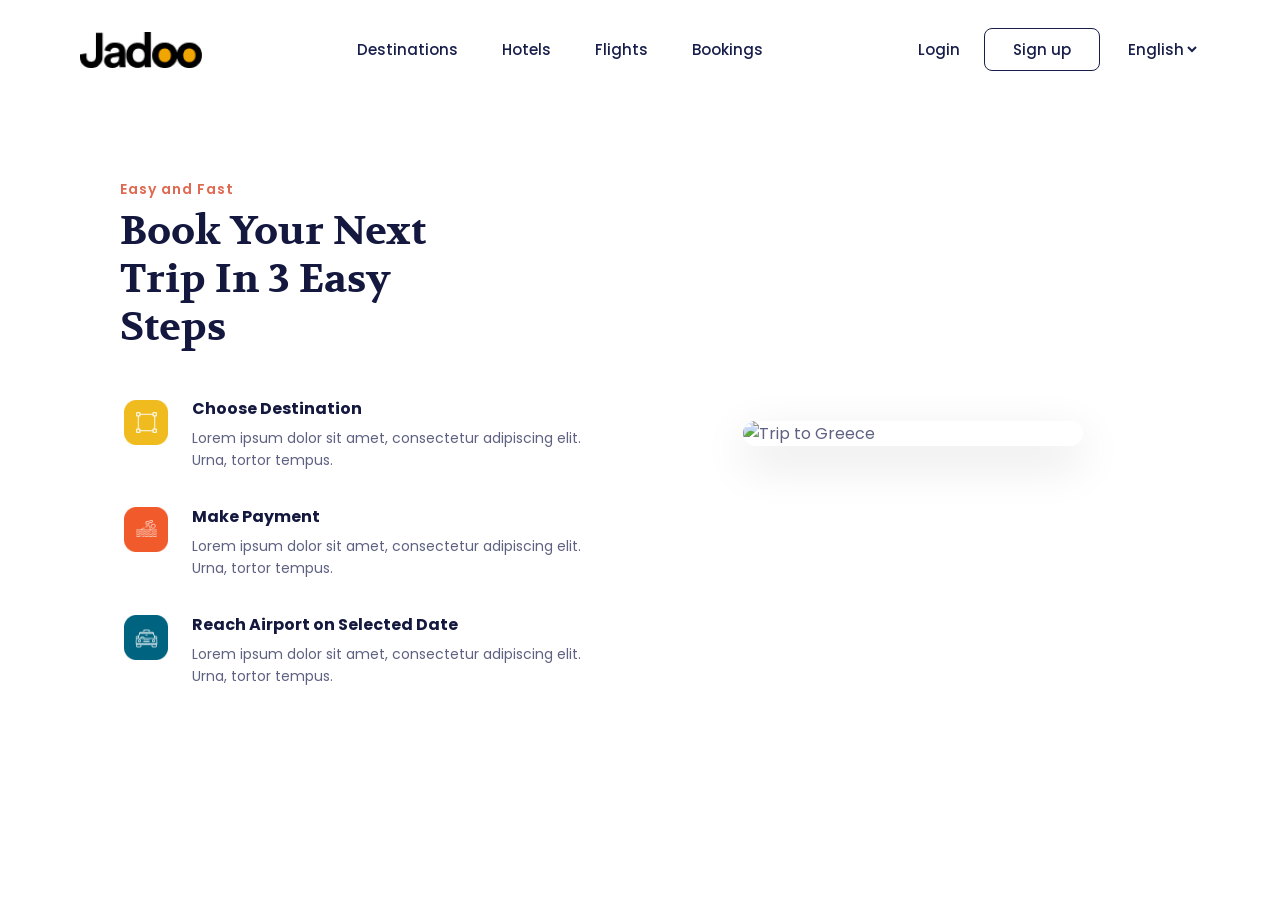
==== bookings.html @ 266fc5da "all okay without bootstrap" ====
<!DOCTYPE html>
<html lang="en">
<head>
  <meta charset="UTF-8"/>
  <meta name="viewport" content="width=device-width, initial-scale=1.0"/>
  <title>Jadoo – We Offer Best Services</title>
  <link href="https://fonts.googleapis.com/css2?family=Volkhov:wght@700&family=Poppins:wght@400;500;600;700&display=swap" rel="stylesheet"/>
  <link rel="stylesheet" href="bookings.css"/>
  <link rel="stylesheet" href="common.css"/>

</head>
<body>

  <!-- NAVBAR -->
  <nav class="nav">
    <div class="logo">
      <a href="index.html">
        <img src="assets/logo.png" alt="Jadoo" />
      </a>
    </div>

    <ul class="nav-links">
      <li><a href="destination.html">Destinations</a></li>
      <li><a href="hotels.html">Hotels</a></li>
      <li><a href="flight.html">Flights</a></li>
      <li><a href="bookings.html">Bookings</a></li>
    </ul>

    <div class="nav-actions">
      <a href="#" class="login-link">Login</a>
      <a class="btn-signup" href="#">Sign up</a>
      <div class="lan">
        <select name="language">
          <option value="en">English</option>
          <option value="bn">বাংলা</option>
        </select>
      </div>
    </div>
  </nav>
  <!-- BOOKING STEPS SECTION -->
  <section class="section">
    <div class="container">
      <div class="booking-grid">

        <div class="booking-left">
          <p class="section-subtitle">Easy and Fast</p>
          <h2 class="section-title booking-title">Book Your Next Trip In 3 Easy Steps</h2>

          <div class="steps">
            <div class="step">
              <div class="step-icon">
                <img src="assets/S4 choose destination.png" alt="Choose Destination">
              </div>
              <div class="step-text">
                <h3>Choose Destination</h3>
                <p>Lorem ipsum dolor sit amet, consectetur adipiscing elit. Urna, tortor tempus.</p>
              </div>
            </div>

            <div class="step">
              <div class="step-icon">
                <img src="assets/S4 make payment.png" alt="Make Payment">
              </div>
              <div class="step-text">
                <h3>Make Payment</h3>
                <p>Lorem ipsum dolor sit amet, consectetur adipiscing elit. Urna, tortor tempus.</p>
              </div>
            </div>

            <div class="step">
              <div class="step-icon step-icon--teal">
                <img src="assets/S4  reach airport.png" alt="Reach Airport">
              </div>
              <div class="step-text">
                <h3>Reach Airport on Selected Date</h3>
                <p>Lorem ipsum dolor sit amet, consectetur adipiscing elit. Urna, tortor tempus.</p>
              </div>
            </div>
          </div>
        </div>

        <div class="booking-right">
          <div class="trip-card">
            <img src="Assets/S4 side image.png" alt="Trip to Greece" class="trip-card-img">
          </div>
        </div>

      </div>
    </div>
  </section>

</body>
</html>
---- bookings.css ----
/* ══════════════════════════
   bookings.css — Booking Steps
   Requires: common.css
══════════════════════════ */

.booking-grid {
  display: grid;
  grid-template-columns: 1fr 1fr;
  gap: 50px;
  align-items: center;
}

.section-title.booking-title { max-width: 380px; margin-bottom: 44px; }

/* ── STEPS ── */
.steps { display: flex; flex-direction: column; gap: 32px; }

.step { display: flex; gap: 20px; align-items: flex-start; }

.step-icon {
  width: 52px; height: 52px;
  border-radius: 14px;
  flex-shrink: 0;
  display: flex;
  align-items: center;
  justify-content: center;
}

.step-icon img { width: 45px; height: 45px; object-fit: contain; }

.step-text h3 {
  font-size: 16px;
  font-weight: 700;
  color: var(--dark-blue);
  margin-bottom: 6px;
}

.step-text p { font-size: 14px; line-height: 1.6; }

/* ── TRIP CARD ── */
.booking-right { display: flex; justify-content: center; }

.trip-card {
  width: 340px;
  border-radius: 20px;
  overflow: hidden;
  box-shadow: var(--shadow-lg);
}

.trip-card-img { width: 100%; display: block; object-fit: cover; }

/* ── RESPONSIVE ── */
@media (max-width: 900px) {
  .booking-grid { grid-template-columns: 1fr; }
  .trip-card { width: 100%; max-width: 400px; }
}
---- common.css ----
/* ══════════════════════════════
   common.css — shared across all pages
══════════════════════════════ */

/* ── GOOGLE FONTS (import in each HTML <head>) ──
   <link href="https://fonts.googleapis.com/css2?family=Volkhov:wght@700&family=Poppins:wght@400;500;600;700&family=Roboto:wght@700&display=swap" rel="stylesheet">
*/

/* ── VARIABLES ── */
:root {
  --navy:      #181E4B;
  --orange:    #F1A501;
  --coral:     #DF6951;
  --text:      #5E6282;
  --dark-blue: #14183E;
  --white:     #ffffff;
  --light-bg:  #FFF4E4;
  --radius:    12px;
  --radius-lg: 20px;
  --shadow:    0 8px 30px rgba(0,0,0,.08);
  --shadow-lg: 0 16px 48px rgba(0,0,0,.12);
  --transition: .3s ease;
}

/* ── RESET ── */
*, *::before, *::after { box-sizing: border-box; margin: 0; padding: 0; }

body {
  font-family: 'Poppins', sans-serif;
  background: var(--white);
  color: var(--text);
  overflow-x: hidden;
}

/* ── LAYOUT HELPERS ── */
.container {
  max-width: 1200px;
  margin: 0 auto;
  padding: 0 80px;
}

.section { padding: 80px 0; }

.section-header { text-align: center; margin-bottom: 56px; }

.section-subtitle {
  font-size: 14px;
  font-weight: 600;
  color: var(--coral);
  letter-spacing: 1px;
  margin-bottom: 8px;
}

.section-title {
  font-family: 'Volkhov', serif;
  font-size: 40px;
  font-weight: 700;
  color: var(--dark-blue);
  line-height: 1.2;
}

/* ── NAVBAR ── */
.nav {
  display: flex;
  align-items: center;
  justify-content: space-between;
  padding: 28px 80px;
}

.logo img { height: 36px; display: block; }

.nav-links { display: flex; gap: 44px; list-style: none; }

.nav-links a,
.login-link {
  text-decoration: none;
  color: var(--navy);
  font-size: 15px;
  font-weight: 500;
  transition: color var(--transition);
}

.nav-links a:hover,
.login-link:hover { color: var(--orange); }

.nav-actions { display: flex; align-items: center; gap: 24px; }

.btn-signup {
  border: 1.5px solid var(--navy);
  border-radius: 8px;
  padding: 9px 28px;
  font-size: 15px;
  font-weight: 500;
  color: var(--navy);
  text-decoration: none;
  background: transparent;
  transition: background var(--transition), color var(--transition);
}

.btn-signup:hover { background: var(--navy); color: var(--white); }

.lan select {
  border: none;
  outline: none;
  font-family: 'Poppins', sans-serif;
  font-size: 15px;
  font-weight: 500;
  color: var(--navy);
  cursor: pointer;
  background: transparent;
}

/* ── RESPONSIVE ── */
@media (max-width: 1024px) {
  .nav, .container { padding-left: 40px; padding-right: 40px; }
  .nav { padding-top: 20px; padding-bottom: 20px; }
}

@media (max-width: 768px) {
  .nav { flex-wrap: wrap; gap: 16px; padding: 16px 20px; }
  .nav-links { gap: 20px; flex-wrap: wrap; }
  .container { padding: 0 20px; }
  .section { padding: 50px 0; }
  .section-title { font-size: 28px; }
}
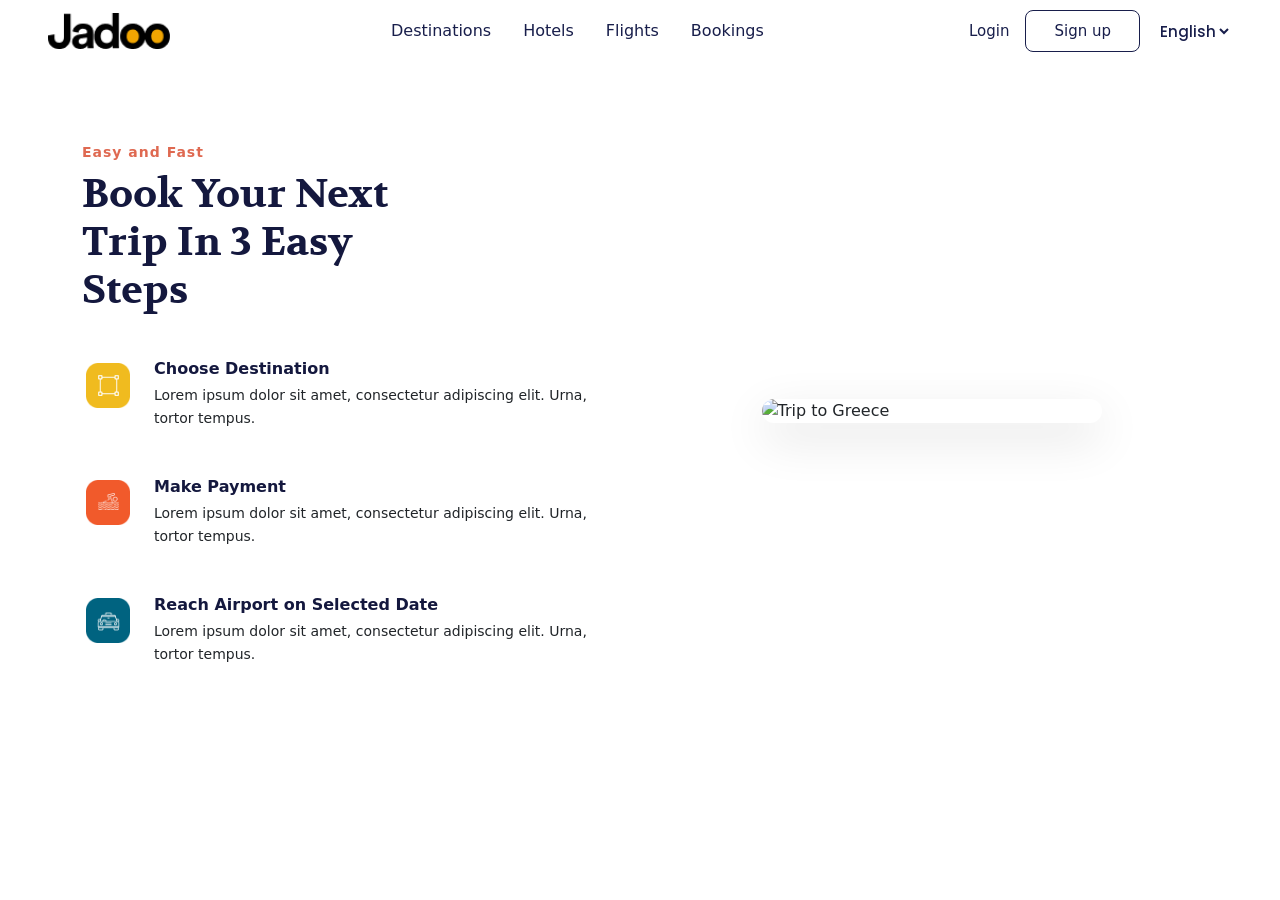
==== commit 903718aa: "complete" ====
--- a/bookings.html
+++ b/bookings.html
@@ -7,36 +7,52 @@
   <link href="https://fonts.googleapis.com/css2?family=Volkhov:wght@700&family=Poppins:wght@400;500;600;700&display=swap" rel="stylesheet"/>
   <link rel="stylesheet" href="bookings.css"/>
   <link rel="stylesheet" href="common.css"/>
+  <link rel="stylesheet"
+      href="https://cdn.jsdelivr.net/npm/bootstrap@5.3.3/dist/css/bootstrap.min.css">
 
 </head>
 <body>
 
   <!-- NAVBAR -->
-  <nav class="nav">
-    <div class="logo">
-      <a href="index.html">
-        <img src="assets/logo.png" alt="Jadoo" />
-      </a>
-    </div>
+  <nav class="navbar navbar-expand-lg">
+  <div class="container-fluid px-4 px-lg-5">
 
-    <ul class="nav-links">
-      <li><a href="destination.html">Destinations</a></li>
-      <li><a href="hotels.html">Hotels</a></li>
-      <li><a href="flight.html">Flights</a></li>
-      <li><a href="bookings.html">Bookings</a></li>
-    </ul>
+    <!-- Logo -->
+    <a class="navbar-brand" href="index.html">
+      <img src="assets/logo.png" alt="Jadoo" height="36">
+    </a>
 
-    <div class="nav-actions">
-      <a href="#" class="login-link">Login</a>
-      <a class="btn-signup" href="#">Sign up</a>
-      <div class="lan">
-        <select name="language">
+    <!-- Hamburger -->
+    <button class="navbar-toggler" type="button"
+            data-bs-toggle="collapse"
+            data-bs-target="#navMenu">
+      <span class="navbar-toggler-icon"></span>
+    </button>
+
+    <!-- Collapsible content -->
+    <div class="collapse navbar-collapse" id="navMenu">
+
+      <!-- Centre links -->
+      <ul class="navbar-nav mx-auto gap-lg-3">
+        <li class="nav-item"><a class="nav-link" href="destination.html">Destinations</a></li>
+        <li class="nav-item"><a class="nav-link" href="hotels.html">Hotels</a></li>
+        <li class="nav-item"><a class="nav-link" href="flight.html">Flights</a></li>
+        <li class="nav-item"><a class="nav-link" href="bookings.html">Bookings</a></li>
+      </ul>
+
+      <!-- Right actions -->
+      <div class="d-flex align-items-center gap-3 mt-3 mt-lg-0">
+        <a href="#" class="login-link">Login</a>
+        <a href="#" class="btn-signup">Sign up</a>
+        <select class="lan-select" name="language">
           <option value="en">English</option>
           <option value="bn">বাংলা</option>
         </select>
       </div>
+
     </div>
-  </nav>
+  </div>
+</nav>
   <!-- BOOKING STEPS SECTION -->
   <section class="section">
     <div class="container">
@@ -88,6 +104,7 @@
       </div>
     </div>
   </section>
+  <script src="https://cdn.jsdelivr.net/npm/bootstrap@5.3.3/dist/js/bootstrap.bundle.min.js"></script>
 
 </body>
 </html>
--- a/common.css
+++ b/common.css
@@ -1,10 +1,6 @@
 /* ══════════════════════════════
    common.css — shared across all pages
 ══════════════════════════════ */
-
-/* ── GOOGLE FONTS (import in each HTML <head>) ──
-   <link href="https://fonts.googleapis.com/css2?family=Volkhov:wght@700&family=Poppins:wght@400;500;600;700&family=Roboto:wght@700&display=swap" rel="stylesheet">
-*/
 
 /* ── VARIABLES ── */
 :root {
@@ -59,31 +55,35 @@
   line-height: 1.2;
 }
 
-/* ── NAVBAR ── */
-.nav {
-  display: flex;
-  align-items: center;
-  justify-content: space-between;
-  padding: 28px 80px;
+/* ══════════════════════════════
+   NAVBAR — Bootstrap overrides
+══════════════════════════════ */
+.navbar {
+  padding: 16px 0;
+  background: var(--white) !important;
 }
 
-.logo img { height: 36px; display: block; }
+.navbar-brand img { height: 36px; display: block; }
 
-.nav-links { display: flex; gap: 44px; list-style: none; }
+.nav-link {
+  color: var(--navy) !important;
+  font-size: 15px;
+  font-weight: 500;
+  transition: color var(--transition);
+}
 
-.nav-links a,
+.nav-link:hover { color: var(--orange) !important; }
+
 .login-link {
   text-decoration: none;
   color: var(--navy);
   font-size: 15px;
   font-weight: 500;
   transition: color var(--transition);
+  white-space: nowrap;
 }
 
-.nav-links a:hover,
 .login-link:hover { color: var(--orange); }
-
-.nav-actions { display: flex; align-items: center; gap: 24px; }
 
 .btn-signup {
   border: 1.5px solid var(--navy);
@@ -95,11 +95,12 @@
   text-decoration: none;
   background: transparent;
   transition: background var(--transition), color var(--transition);
+  white-space: nowrap;
 }
 
 .btn-signup:hover { background: var(--navy); color: var(--white); }
 
-.lan select {
+.lan-select {
   border: none;
   outline: none;
   font-family: 'Poppins', sans-serif;
@@ -111,14 +112,7 @@
 }
 
 /* ── RESPONSIVE ── */
-@media (max-width: 1024px) {
-  .nav, .container { padding-left: 40px; padding-right: 40px; }
-  .nav { padding-top: 20px; padding-bottom: 20px; }
-}
-
 @media (max-width: 768px) {
-  .nav { flex-wrap: wrap; gap: 16px; padding: 16px 20px; }
-  .nav-links { gap: 20px; flex-wrap: wrap; }
   .container { padding: 0 20px; }
   .section { padding: 50px 0; }
   .section-title { font-size: 28px; }
